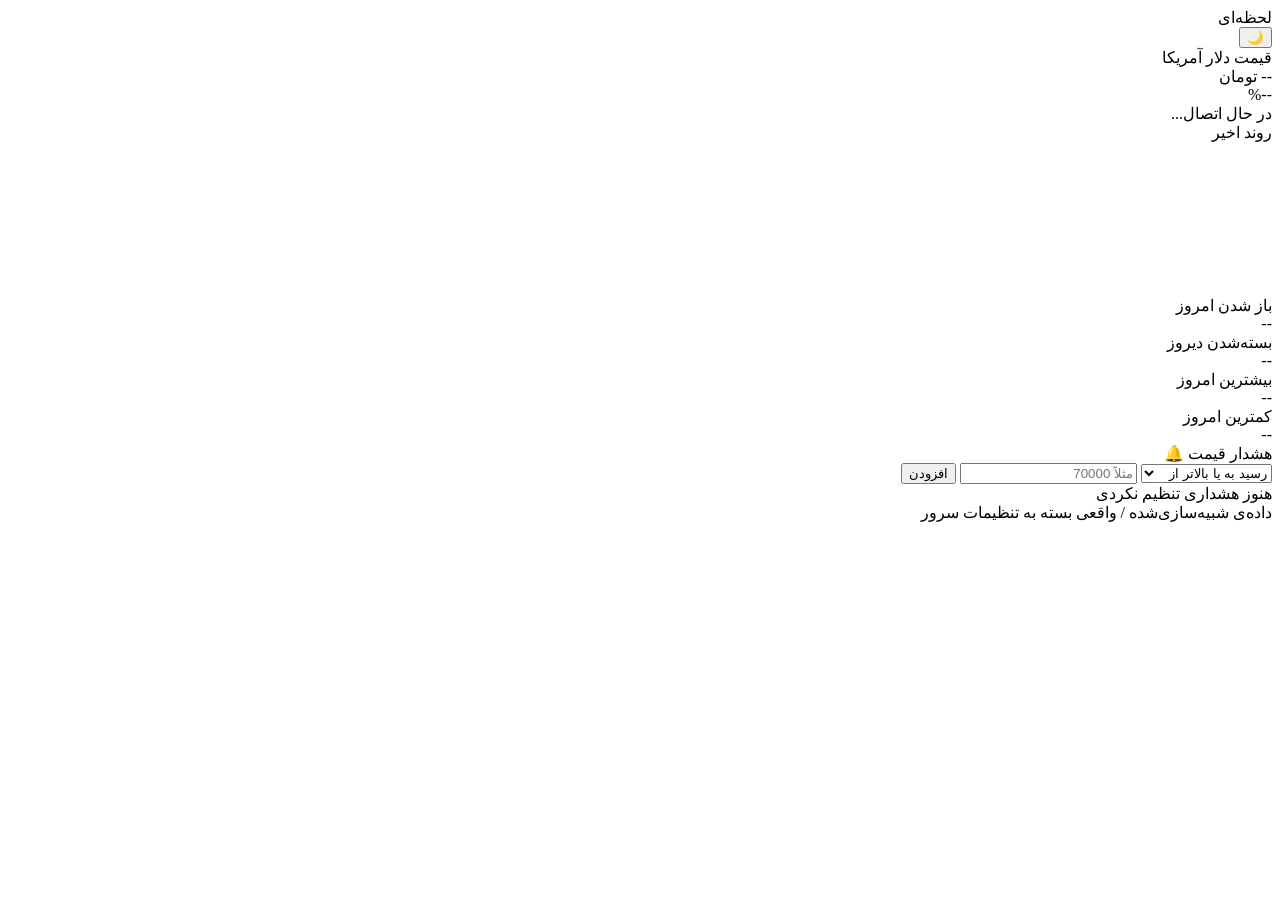
==== docs/index.html @ 757132d0 "Rename frontend/docs/docs/index.html to docs/index.html" ====
<!DOCTYPE html>
<html lang="fa" dir="rtl">
<head>
  <meta charset="UTF-8" />
  <meta name="viewport" content="width=device-width, initial-scale=1, viewport-fit=cover" />
  <title>قیمت دلار | لحظه‌ای</title>

  <link rel="manifest" href="/manifest.json" />
  <meta name="theme-color" content="#0f0c29" />
  <link rel="apple-touch-icon" href="/icon-192.png" />

  <link rel="stylesheet" href="/style.css" />
</head>
<body>
  <div class="app">

    <div class="topbar">
      <div class="brand">
        <span class="live-dot"></span>
        <span>لحظه‌ای</span>
      </div>
      <button id="themeToggle" class="theme-toggle" title="تغییر پوسته">🌙</button>
    </div>

    <div class="glass price-card">
      <div class="price-label">قیمت دلار آمریکا</div>
      <div>
        <span id="price" class="price">--</span>
        <span class="price-unit">تومان</span>
      </div>
      <div id="changeBadge" class="change-badge flat">
        <span id="changeValue">--%</span>
      </div>
      <div id="updated" class="updated-at">در حال اتصال...</div>
    </div>

    <div class="glass chart-card">
      <div class="chart-header">
        <div class="section-title">روند اخیر</div>
        <div id="chartRangeChange" class="chart-range-change"></div>
      </div>
      <canvas id="priceChart"></canvas>
      <div id="chartTooltip" class="chart-tooltip"></div>
    </div>

    <div class="glass stats-grid">
      <div class="stat-box">
        <div class="label">باز شدن امروز</div>
        <div id="statOpen" class="value">--</div>
      </div>

      <div class="stat-box">
        <div class="label">بسته‌شدن دیروز</div>
        <div id="statYesterday" class="value">--</div>
      </div>

      <div class="stat-box">
        <div class="label">بیشترین امروز</div>
        <div id="statHigh" class="value">--</div>
      </div>

      <div class="stat-box">
        <div class="label">کمترین امروز</div>
        <div id="statLow" class="value">--</div>
      </div>
    </div>

    <div class="glass alerts-card">
      <div class="section-title">هشدار قیمت 🔔</div>

      <div class="alert-form">
        <select id="alertDirection">
          <option value="gte">رسید به یا بالاتر از</option>
          <option value="lte">رسید به یا پایین‌تر از</option>
        </select>

        <input
          id="alertValue"
          type="number"
          placeholder="مثلاً 70000"
        />

        <button id="alertAdd">افزودن</button>
      </div>

      <div id="alertList" class="alert-list">
        <span class="alert-empty">هنوز هشداری تنظیم نکردی</span>
      </div>
    </div>

    <div class="footer-note">
      داده‌ی شبیه‌سازی‌شده / واقعی بسته به تنظیمات سرور
    </div>
  </div>

  <div id="toast" class="toast"></div>

  <script>
    if ("serviceWorker" in navigator) {
      navigator.serviceWorker.register("/service-worker.js");
    }
  </script>

  <script src="/main.js"></script>
</body>
</html>
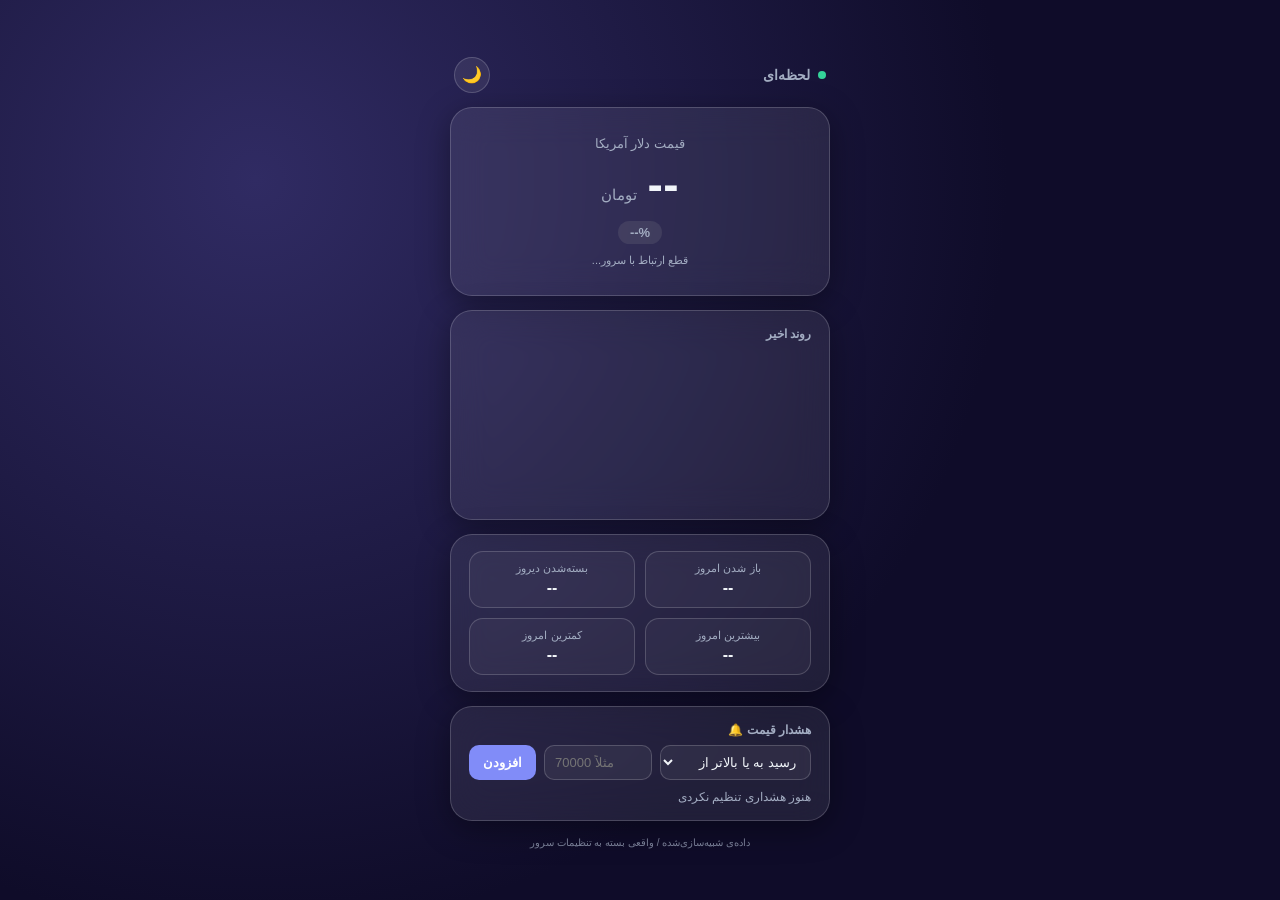
==== commit aa7d63fb: "Update index.html" ====
--- a/docs/index.html
+++ b/docs/index.html
@@ -5,11 +5,11 @@
   <meta name="viewport" content="width=device-width, initial-scale=1, viewport-fit=cover" />
   <title>قیمت دلار | لحظه‌ای</title>
 
-  <link rel="manifest" href="/manifest.json" />
+  <link rel="manifest" href="manifest.json" />
   <meta name="theme-color" content="#0f0c29" />
-  <link rel="apple-touch-icon" href="/icon-192.png" />
+  <link rel="apple-touch-icon" href="icon-192.png" />
 
-  <link rel="stylesheet" href="/style.css" />
+  <link rel="stylesheet" href="style.css" />
 </head>
 <body>
   <div class="app">
@@ -97,10 +97,10 @@
 
   <script>
     if ("serviceWorker" in navigator) {
-      navigator.serviceWorker.register("/service-worker.js");
+      navigator.serviceWorker.register("service-worker.js");
     }
   </script>
 
-  <script src="/main.js"></script>
+  <script src="main.js"></script>
 </body>
 </html>
--- a/docs/style.css
+++ b/docs/style.css
@@ -0,0 +1,370 @@
+:root {
+  --bg-1: #0f0c29;
+  --bg-2: #302b63;
+  --bg-3: #24243e;
+  --glass-bg: rgba(255, 255, 255, 0.08);
+  --glass-border: rgba(255, 255, 255, 0.18);
+  --text-main: #f1f5f9;
+  --text-dim: #a3adc2;
+  --accent-up: #34d399;
+  --accent-down: #f87171;
+  --accent: #818cf8;
+  --shadow: 0 8px 32px rgba(0, 0, 0, 0.37);
+}
+
+[data-theme="light"] {
+  --bg-1: #e0e7ff;
+  --bg-2: #f0f4ff;
+  --bg-3: #dbe4ff;
+  --glass-bg: rgba(255, 255, 255, 0.55);
+  --glass-border: rgba(255, 255, 255, 0.7);
+  --text-main: #1e1b4b;
+  --text-dim: #5b6178;
+  --accent-up: #059669;
+  --accent-down: #dc2626;
+  --accent: #4f46e5;
+  --shadow: 0 8px 32px rgba(80, 80, 140, 0.15);
+}
+
+* { box-sizing: border-box; }
+
+html, body {
+  margin: 0;
+  height: 100%;
+}
+
+body {
+  font-family: "Segoe UI", Tahoma, Vazirmatn, sans-serif;
+  color: var(--text-main);
+  background: radial-gradient(circle at 20% 20%, var(--bg-2), var(--bg-1) 60%),
+              radial-gradient(circle at 80% 80%, var(--bg-3), transparent 60%);
+  background-color: var(--bg-1);
+  min-height: 100vh;
+  display: flex;
+  align-items: center;
+  justify-content: center;
+  padding: 20px;
+  transition: background 0.4s ease, color 0.4s ease;
+}
+
+.app {
+  width: 100%;
+  max-width: 380px;
+  display: flex;
+  flex-direction: column;
+  gap: 14px;
+}
+
+/* ---------- شیشه‌ای پایه ---------- */
+.glass {
+  background: var(--glass-bg);
+  border: 1px solid var(--glass-border);
+  border-radius: 22px;
+  backdrop-filter: blur(18px);
+  -webkit-backdrop-filter: blur(18px);
+  box-shadow: var(--shadow);
+}
+
+/* ---------- هدر ---------- */
+.topbar {
+  display: flex;
+  align-items: center;
+  justify-content: space-between;
+  padding: 4px 4px 0;
+}
+
+.brand {
+  display: flex;
+  align-items: center;
+  gap: 8px;
+  font-weight: 600;
+  font-size: 14px;
+  color: var(--text-dim);
+}
+
+.live-dot {
+  width: 8px;
+  height: 8px;
+  border-radius: 50%;
+  background: var(--accent-up);
+  box-shadow: 0 0 0 0 rgba(52, 211, 153, 0.6);
+  animation: pulse 1.8s infinite;
+}
+
+@keyframes pulse {
+  0%   { box-shadow: 0 0 0 0 rgba(52, 211, 153, 0.55); }
+  70%  { box-shadow: 0 0 0 8px rgba(52, 211, 153, 0); }
+  100% { box-shadow: 0 0 0 0 rgba(52, 211, 153, 0); }
+}
+
+.theme-toggle {
+  background: var(--glass-bg);
+  border: 1px solid var(--glass-border);
+  border-radius: 999px;
+  width: 36px;
+  height: 36px;
+  display: flex;
+  align-items: center;
+  justify-content: center;
+  cursor: pointer;
+  font-size: 16px;
+  color: var(--text-main);
+}
+
+/* ---------- کارت اصلی قیمت ---------- */
+.price-card {
+  padding: 28px 24px;
+  text-align: center;
+}
+
+.price-label {
+  font-size: 13px;
+  color: var(--text-dim);
+  margin-bottom: 6px;
+}
+
+.price {
+  font-size: clamp(34px, 12vw, 46px);
+  font-weight: 800;
+  letter-spacing: 0.5px;
+  direction: ltr;
+  transition: transform 0.25s ease, color 0.3s ease;
+  display: inline-block;
+}
+
+.price.bump { transform: scale(1.06); }
+.price.up { color: var(--accent-up); }
+.price.down { color: var(--accent-down); }
+
+.price-unit {
+  font-size: 15px;
+  color: var(--text-dim);
+  margin-right: 6px;
+}
+
+.change-badge {
+  display: inline-flex;
+  align-items: center;
+  gap: 4px;
+  margin-top: 10px;
+  padding: 4px 12px;
+  border-radius: 999px;
+  font-size: 13px;
+  font-weight: 600;
+  direction: ltr;
+}
+
+.change-badge.up { background: rgba(52, 211, 153, 0.15); color: var(--accent-up); }
+.change-badge.down { background: rgba(248, 113, 113, 0.15); color: var(--accent-down); }
+.change-badge.flat { background: rgba(160, 160, 160, 0.15); color: var(--text-dim); }
+
+.updated-at {
+  margin-top: 10px;
+  font-size: 11px;
+  color: var(--text-dim);
+}
+
+/* ---------- نمودار ---------- */
+.chart-card {
+  padding: 16px 18px;
+}
+
+.section-title {
+  font-size: 12px;
+  color: var(--text-dim);
+  margin-bottom: 8px;
+  font-weight: 600;
+}
+
+.chart-header {
+  display: flex;
+  align-items: center;
+  justify-content: space-between;
+  margin-bottom: 8px;
+}
+
+.chart-header .section-title {
+  margin-bottom: 0;
+}
+
+.chart-range-change {
+  font-size: 11px;
+  font-weight: 700;
+  direction: ltr;
+  padding: 2px 8px;
+  border-radius: 999px;
+}
+
+.chart-range-change.up {
+  color: var(--accent-up);
+  background: rgba(52, 211, 153, 0.15);
+}
+
+.chart-range-change.down {
+  color: var(--accent-down);
+  background: rgba(248, 113, 113, 0.15);
+}
+
+canvas#priceChart {
+  width: 100% !important;
+  height: 150px !important;
+  touch-action: pan-y;
+}
+
+.chart-card {
+  position: relative;
+}
+
+.chart-tooltip {
+  position: absolute;
+  top: 8px;
+  left: 50%;
+  transform: translateX(-50%);
+  background: rgba(15, 12, 41, 0.9);
+  color: #f1f5f9;
+  border: 1px solid var(--glass-border);
+  border-radius: 10px;
+  padding: 6px 10px;
+  font-size: 11px;
+  font-weight: 600;
+  direction: ltr;
+  white-space: nowrap;
+  pointer-events: none;
+  opacity: 0;
+  transition: opacity 0.15s ease;
+  z-index: 5;
+}
+
+.chart-tooltip.show {
+  opacity: 1;
+}
+
+/* ---------- امروز/دیروز ---------- */
+.stats-grid {
+  display: grid;
+  grid-template-columns: repeat(2, 1fr);
+  gap: 10px;
+  padding: 16px 18px;
+}
+
+.stat-box {
+  background: rgba(255,255,255,0.04);
+  border: 1px solid var(--glass-border);
+  border-radius: 14px;
+  padding: 10px 12px;
+  text-align: center;
+}
+
+.stat-box .label {
+  font-size: 11px;
+  color: var(--text-dim);
+  margin-bottom: 4px;
+}
+
+.stat-box .value {
+  font-size: 16px;
+  font-weight: 700;
+  direction: ltr;
+}
+
+/* ---------- هشدارها ---------- */
+.alerts-card {
+  padding: 16px 18px;
+}
+
+.alert-form {
+  display: flex;
+  gap: 8px;
+  margin-bottom: 10px;
+}
+
+.alert-form select,
+.alert-form input {
+  background: rgba(255,255,255,0.06);
+  border: 1px solid var(--glass-border);
+  border-radius: 10px;
+  color: var(--text-main);
+  padding: 8px 10px;
+  font-size: 13px;
+  outline: none;
+}
+
+.alert-form select { flex: 0 0 auto; }
+.alert-form input { flex: 1; min-width: 0; direction: ltr; }
+
+.alert-form button {
+  background: var(--accent);
+  border: none;
+  border-radius: 10px;
+  color: white;
+  padding: 8px 14px;
+  font-size: 13px;
+  font-weight: 600;
+  cursor: pointer;
+  white-space: nowrap;
+}
+
+.alert-list {
+  display: flex;
+  flex-wrap: wrap;
+  gap: 8px;
+}
+
+.alert-chip {
+  display: flex;
+  align-items: center;
+  gap: 6px;
+  background: rgba(129, 140, 248, 0.15);
+  color: var(--accent);
+  border-radius: 999px;
+  padding: 5px 6px 5px 12px;
+  font-size: 12px;
+  font-weight: 600;
+  direction: ltr;
+}
+
+.alert-chip button {
+  background: none;
+  border: none;
+  color: inherit;
+  cursor: pointer;
+  font-size: 14px;
+  line-height: 1;
+  padding: 2px 4px;
+}
+
+.alert-empty {
+  font-size: 12px;
+  color: var(--text-dim);
+}
+
+.footer-note {
+  text-align: center;
+  font-size: 10px;
+  color: var(--text-dim);
+  opacity: 0.7;
+  margin-top: 2px;
+}
+
+/* ---------- Toast هشدار (جایگزین Notification برای iOS و هر مرورگری) ---------- */
+.toast {
+  position: fixed;
+  top: -120px;
+  left: 50%;
+  transform: translateX(-50%);
+  z-index: 999;
+  background: linear-gradient(135deg, #818cf8, #6366f1);
+  color: white;
+  padding: 16px 22px;
+  border-radius: 16px;
+  font-size: 15px;
+  font-weight: 700;
+  box-shadow: 0 10px 40px rgba(99, 102, 241, 0.5);
+  max-width: 90vw;
+  text-align: center;
+  transition: top 0.4s cubic-bezier(0.34, 1.56, 0.64, 1);
+}
+
+.toast.show {
+  top: 20px;
+}
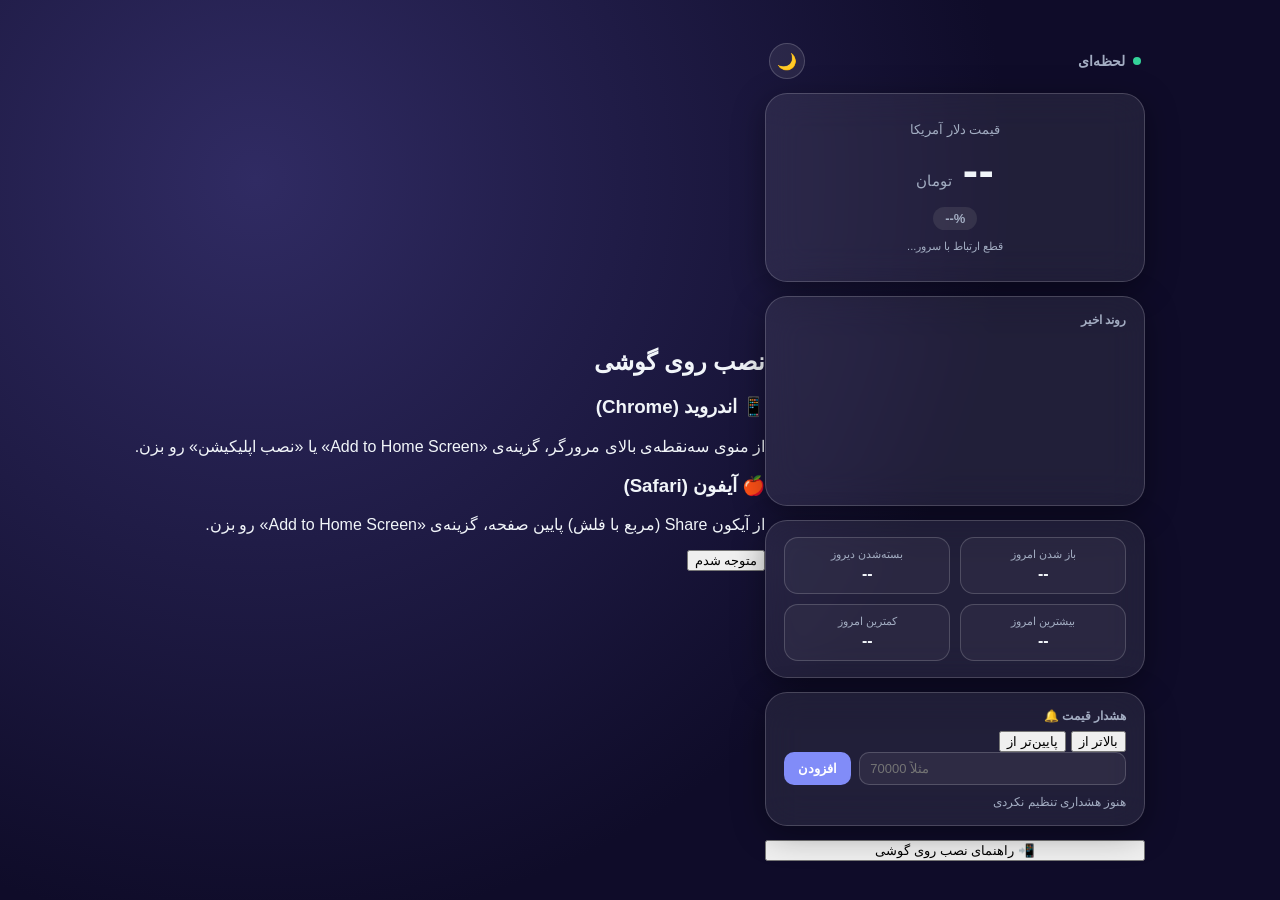
==== commit 7c0ef907: "Update index.html" ====
--- a/docs/index.html
+++ b/docs/index.html
@@ -2,11 +2,11 @@
 <html lang="fa" dir="rtl">
 <head>
   <meta charset="UTF-8" />
-  <meta name="viewport" content="width=device-width, initial-scale=1, viewport-fit=cover" />
+  <meta name="viewport" content="width=device-width, initial-scale=1, viewport-fit=cover, maximum-scale=1" />
   <title>قیمت دلار | لحظه‌ای</title>
 
   <link rel="manifest" href="manifest.json" />
-  <meta name="theme-color" content="#0f0c29" />
+  <meta name="theme-color" content="#000000" />
   <link rel="apple-touch-icon" href="icon-192.png" />
 
   <link rel="stylesheet" href="style.css" />
@@ -68,15 +68,21 @@
     <div class="glass alerts-card">
       <div class="section-title">هشدار قیمت 🔔</div>
 
+      <div class="segmented" id="alertDirectionGroup">
+        <button type="button" class="segmented-btn active" data-value="gte">
+          بالاتر از
+        </button>
+        <button type="button" class="segmented-btn" data-value="lte">
+          پایین‌تر از
+        </button>
+      </div>
+
       <div class="alert-form">
-        <select id="alertDirection">
-          <option value="gte">رسید به یا بالاتر از</option>
-          <option value="lte">رسید به یا پایین‌تر از</option>
-        </select>
-
         <input
           id="alertValue"
-          type="number"
+          type="text"
+          inputmode="numeric"
+          pattern="[0-9]*"
           placeholder="مثلاً 70000"
         />
 
@@ -88,12 +94,31 @@
       </div>
     </div>
 
-    <div class="footer-note">
-      داده‌ی شبیه‌سازی‌شده / واقعی بسته به تنظیمات سرور
-    </div>
+    <button id="installGuideBtn" class="install-guide-btn">
+      📲 راهنمای نصب روی گوشی
+    </button>
   </div>
 
   <div id="toast" class="toast"></div>
+
+  <div id="installModal" class="modal-overlay">
+    <div class="modal-sheet">
+      <div class="modal-handle"></div>
+      <h2>نصب روی گوشی</h2>
+
+      <div class="modal-section">
+        <h3>📱 اندروید (Chrome)</h3>
+        <p>از منوی سه‌نقطه‌ی بالای مرورگر، گزینه‌ی «Add to Home Screen» یا «نصب اپلیکیشن» رو بزن.</p>
+      </div>
+
+      <div class="modal-section">
+        <h3>🍎 آیفون (Safari)</h3>
+        <p>از آیکون Share (مربع با فلش) پایین صفحه، گزینه‌ی «Add to Home Screen» رو بزن.</p>
+      </div>
+
+      <button id="installModalClose" class="modal-close-btn">متوجه شدم</button>
+    </div>
+  </div>
 
   <script>
     if ("serviceWorker" in navigator) {
